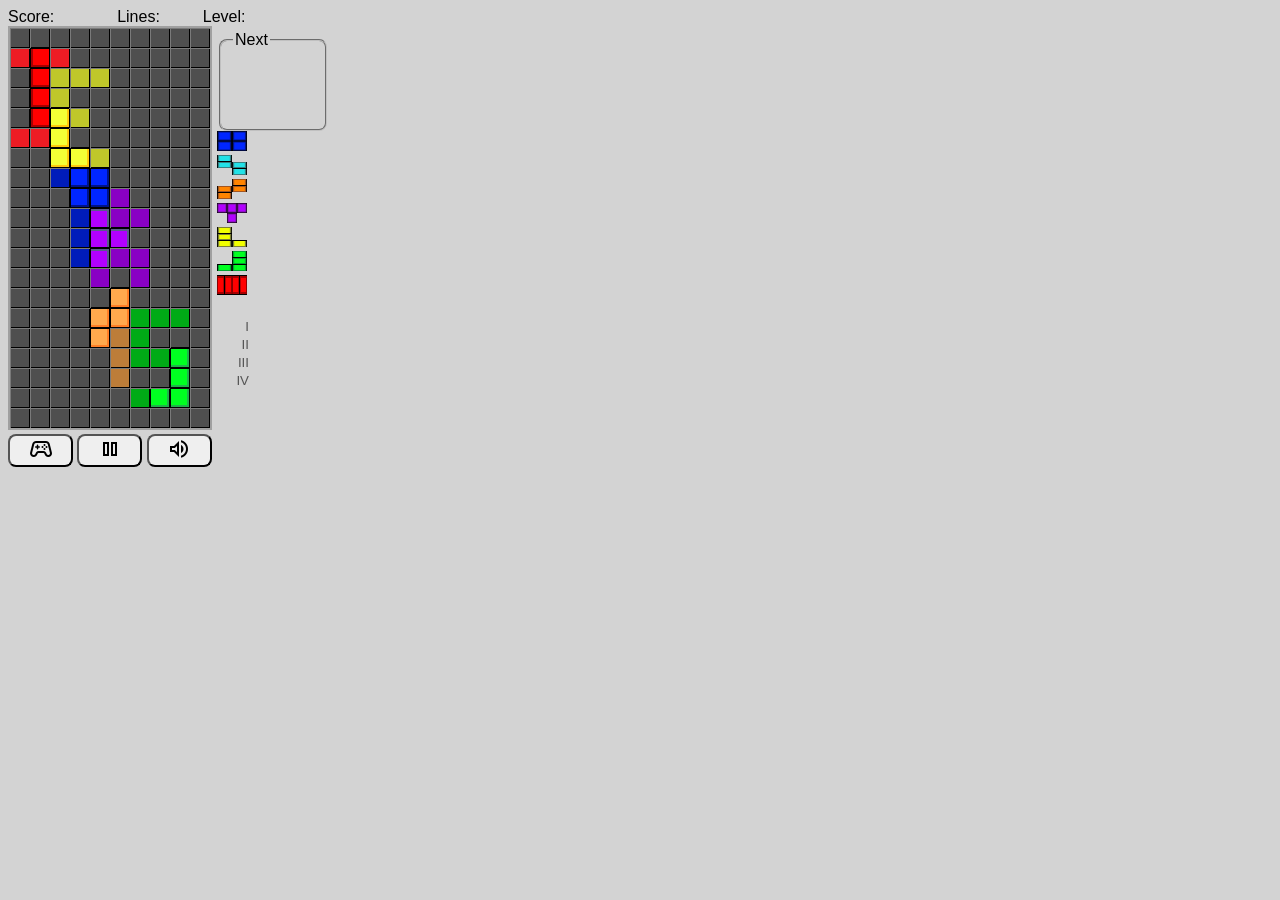
==== index.html @ 3828b842 "7seg font" ====
<!DOCTYPE html>
<html>

<head>
    <meta name="viewport" content="width=device-width, initial-scale=1.0">
    <link rel="stylesheet" href="https://fonts.googleapis.com/css2?family=Material+Symbols+Outlined:opsz,wght,FILL,GRAD@48,400,0,0" />
    <link href="https://fonts.cdnfonts.com/css/seven-segment" rel="stylesheet">

    <style>
        body {
            overscroll-behavior: contain;
        }
        input { 
            text-align: right;
            background-color: lightgray;
            font-family: 'Seven Segment', sans-serif;
        }
        button {
            color: black;
            border-radius: 8px;
            width: 65px;
        }
    </style>
</head>

<body id="body" style="background-color: lightgray;font-family: 'Seven Segment', sans-serif;">
    <audio autoplay loop>
        <source src="sounds/bgmusic.mp3" type="audio/mp3">
        Your browser does not support the audio element.
    </audio>
    <div style="width:100%;">
        <div>
            <span>Score: <input style="border:none;width:50px;" type="text" id="score" disabled="disabled"/></span>
            <span>Lines: <input style="border:none;width:30px;" type="text" id="lines" disabled="disabled"/></span>
            <span>Level: <input style="border:none;width:30px;" type="text" id="level" disabled="disabled"/></span>
        </div>
        <div style="float:left;">
            <canvas id="jetris" width="204" height="404"></canvas>
            <div>
                <button title="New Game" onclick="newGame(this)">
                    <span class="material-symbols-outlined">
                        stadia_controller
                    </span>
                </button>
                <button title="Play/Pause" onclick="pause(this)">
                    <span id="pause_icon" class="material-symbols-outlined">
                        pause
                    </span>
                </button>
                <button title="Mute" onclick="mute(this);">
                    <span id="mute_icon" class="material-symbols-outlined">
                    volume_up
                    </span>
                </button>
            </div>
        </div>
        <div style="float:inline-start;margin: 5px;">
            <fieldset style="width:80px;height:80px;border-radius: 8px;">
                <legend>Next</legend>
                <img id="next" />
            </fieldset>
            <div id="stats"></div>
        </div>
    </div>
    <script src="jetris.js"></script>
    <script>
        // interface specific JS code
        let statsHTML = "";
        for (let i = 0; i < piecesFiles.length; ++i) {
            statsHTML = statsHTML +
                `<div><img width="30" height="20" src="` + piecesImages[i].src +
                `"><input style="border:none;width:70px;" disabled=disabled type=text id="piece` + i + '"></div>';
        }
        statsHTML = statsHTML + `<div><input style="border:none;width:50px;" disabled=disabled type=text id="count"></div>`;

        const values = ['', 'I', 'II', 'III', 'IV'];
        for (let i = 1; i < 5; ++i) {
            statsHTML = statsHTML +
                `<div><input disabled=disabled value=${values[i]} style="width:30px;border:none;" size="1"/><input style="border:none;width:30px;" disabled=disabled type=text id="score` + i + '"></div>';
        }

        document.getElementById("stats").innerHTML = statsHTML;

        let game;
        let muted = false;

        function newGame(newGameButton) {
            if (window.confirm('New Game?')) {
                resetGame(); 
            }
            newGameButton.blur();
        }

        function pause(pauseButton) {
            if (game) {
                if (game.pause()) {
                    pauseButton.style = "border-style:inset;";
                    document.getElementById("pause_icon").innerHTML = "play_arrow";
                } else {
                    pauseButton.style = "";
                    document.getElementById("pause_icon").innerHTML = "pause";
                }
            }
            pauseButton.blur();
        }

        function mute(muteButton) {
            if ((game && game.mute()) || !muted) {
                muteButton.style = "border-style:inset;";
                document.getElementById("mute_icon").innerHTML = "volume_off";
            } else {
                muteButton.style = "";
                document.getElementById("mute_icon").innerHTML = "volume_up";
            }
            muted = !muted;
            muteButton.blur();
        }

        function resetGame() {
            if (game)
                game.stop();

            game = new JetrisGame(
                document.getElementById("jetris"),
                rect.width,
                piecesImages,
                bgImage,
                sounds,
                muted,
                25, 
                (game) => {
                    document.getElementById("score").value = game.score;
                    document.getElementById("lines").value = game.rowCount;
                    document.getElementById("level").value = game.level;
                    document.getElementById("next").src = piecesFiles[game.nextPieceIndex];
                    for (let i = 1; i < 5; ++i) {
                        document.getElementById("score" + i).value = game.comboRowCount[i];
                    }
                    const totalPieces = game.pieceCount.reduce((a, b) => a + b, 0);
                    document.getElementById("count").value = '#' + totalPieces;
                    if (totalPieces > 0) {
                        for (let i = 0; i < game.pieceCount.length; ++i) {
                            document.getElementById("piece" + i).value = (100 * (game.pieceCount[i] / totalPieces)).toFixed(2) + '%';
                        }
                    }
                }
            );

            game.playSound(JetrisGame.Sounds.START);
            game.run();
        }

        splash = new Image();
        splash.onload = () => {
            document.getElementById("jetris").getContext("2d").drawImage(splash, 0, 0);
        };
        splash.src = "data:image/png;base64, iVBORw0KGgoAAAANSUhEUgAAAMwAAAGUCAYAAAB5iM3cAAAABHNCSVQICAgIfAhkiAAAAAFzUkdCAK7OHOkAAAAEZ0FNQQAAsY8L/GEFAAAACXBIWXMAABJ0AAASdAHeZh94AAAIz0lEQVR4Xu3dMYtc1xnH4ZVTpkihT5AUalKlsTG4SBBJERCuQjDRt1DA+HYmsKRIvoELIZQEqbJEepeG9BKxEKlUmZDCuJfvPTtHKOuBzP+eM5sze58HjudqWV529+rn0RTvzo379++/PgMO8s7uETjAm2eYFy9elA8A33fr1q3y+F/BPHv2rHyw1ZMnT86maTJvJfPaHGPe3Em59k8yCAgGAoKBgGAgIBgICAYCgoGAYCAgGAgIBgKCgYBgICAYCAgGAoKBgGAgIBhILBuXy5mmadm87HbMazvmtZ3e82onR9vpPz8/3131Mf8Adldw9fbu9N978Lh8sNXNVy/L41/Lf8/OPto9rnVjPkswPb++ZZ4d93W2OG/upFx7DQMBwUBAMBAQDAQEAwHBQEAwEBAMBAQDAcFAQDAQEAwEBAMBwUBAMBC4kmD+1nhgFJ5hIFF3lafOO9C9T++vz7y2s7V5tRM7/XCAo79P/6L3Tv8v73x+8YFGv3j/+UnMs4O/zjHmzZ2Ua69hICAYCAgGAoKBgGAgIBgICAYCgoGAYCAgGAgIBgKCgYBgICAYCAgGAlcSzL49/eTAKDzDQKLuKk+dd6B7n95fn3ltZ2vzaid2+uEAdvo3tpNu3nrLvLmTcu01DAQEAwHBQEAwEBAMBAQDAcFAQDAQEAwEBAMBwUBAMBAQDAQEAwHBQOBKgtm3p58cGIVnGEjUXeWp8w5079P76zOv7WxtXu3kZHb6e5p/mLsrOMzJ7fQvvn397u5qnR/+45/l8cZ735Ro/I6AdbY4b+6kXHsNAwHBQEAwEBAMBAQDAcFAQDAQEAwEBAMBwUBAMBAQDAQEAwHBQEAwELiSYPbt6SenWvZZWg608gwDibqrPHXegR799P5+zWs7o8+rnRxtp7+3nr8jYP5h7q7gMHt3+u89eFw+2Ormq5flL2XPeYveO/123NfZ4ry5k3LtNQwEBAMBwUBAMBAQDAQEAwHBQEAwEBAMBAQDAcFAQDAQEAwEBAMBwUDgpIK5vKOfHmjlGQYSdVd5GnynuvcZ/fs1r+30nlc72eRO/zHMN2h3xXV09PfpX/4C9Zy36LnTv/C+/+tscd7cSbn2GgYCgoGAYCAgGAgIBgKCgYBgICAYCAgGAoKBgGAgIBgICAYCgoGAYCBwUsG8vZ+/5ly273OSw/Z4hoFE3VWeBt+pHv2M/vMzr+3UTk5mp783vyOAxMnt9C/zzh/8fPeRRq9+dfF4q3zr6/3njxeP//7k4rHjvGP8/MxbZ5k3d1KuvYaBgGAgIBgICAYCgoGAYCAgGAgIBgKCgYBgICAYCAgGAoKBgGAgIBgIbDuYZf+k5Vy273OSw/A8w0Ci7ipPG9vRHv1s7X6MPq92Yqd/UPMN310xgpPc6e85rxh8p/9H57+++HOjj88+GP5+jD5v7qRcew0DAcFAQDAQEAwEBAMBwUBAMBAQDAQEAwHBQEAwEBAMBAQDAcFAQDAQ2HYwb+/TrzmX7fuc5DA8zzCQqLvK08Z2tEc/W7sfo8+rnWx2p7+33r8jYL7huytGsPmd/mVe7/f9/93dP5XHVn95+Pvy9fXe6fc7AtZZ5s2dlGuvYSAgmI5++/Be02F8goGAYCAgGAgIBgKCgYBgICAYCAgGAoKBgGAgIBgICAYCgoGAYCAgGEjUXeXJzvdQx/1oO73n1U7s9Hfiff+vNzv987yRd/oXvX9HwNbub895cyfl2msYCHiG6WH3DPO0/HN3vUd3/1we6zNMz3mncD9GnucZBlYQDAQEAwHBQEAwEBAMBAQDAcFAQDAQEAwEBAMBwUBAMBAQDAQEA4llH2Y5k53va33c37ZTO7HT34n36b/e7PTP87xP/[base64]/q82omd/kF53/+x2OkffN7i9aM75XG15xf/E7zx6VfuR4Nl3txJufYaBgKCgYBgICAYCAgGAoKBgGAgIBgICAYCgoGAYCAgGAgIBgKCgYBgICCYkS37LC2H7gQDibqrPNn5bjq95/U+7kfbqZ3Y6e+k9w5+b/NfoN0Va9jp7zxv0XMHf9F7p//8Z5+VPzf7zdcnMc9OP/yfCQYCgoGAYCAgGAgIBgKCgYBgICAYCAgGAoKBgGAgIBgICAYCgoGAYHp6e59+zbls3+ckh+4EA4m6qzzZ+b7Wx/1tO7UTO/2deF/9681Of+d5i947+Ld/8EX5c6vbf/iyzBt5Z370eXMn5dprGAgIBgKCgYBgICAYCAgGAoKBgGAgIBgICAYCgoGAYCAgGAgIBgKCgYBgerq8U58ehicYSNRd5cnO91DH/Wg7vefVTuz0M4TRfyeCnf4TmDf6Tn/PecXrH188rvSTpz8tj//68O/d78fcSbn2GgYCgoGAYCAgGAgIBgKCgYBgICAYCAgGAoKBgGAgIBgICAYCgoGAYCAgGIax7LO0nKsgGEjUXeXJznfTMW+s0/vrq53Y6WcIdvo771RvcV7vnf6Rv9/CTj9cL4KBgGAgIBgICAYCgoGAYCAgGAgIBgKCgYBgICAYCAgGAoKBgGAgIBiGcXlHPz1XQTCQqLvKk530pmPeWKf311c7sdPPEOz0D75DvsV5I7+vfmGnH64XwUBAMBAQDAQEAwHBQEAwEBAMBAQDAcFAQDAQEAwEBAMBwUBAMBAQDKu9vU+/5ly273OScxUEA4m6qzzZSW86W5s3+un9/dZO7PTDAez0m7faFufNnZRrr2EgIBgICAYCgoGAYCAgGAgIBgKCgYBgICAYCAgGAoKBgGAgIBgICAYCgoGAYCBRd5UnO+5Nx7y2M/q82smbFWXgf/NPMjjY2dl3ZU/aYyGbejAAAAAASUVORK5CYII=";
    </script>
</body>

</html>
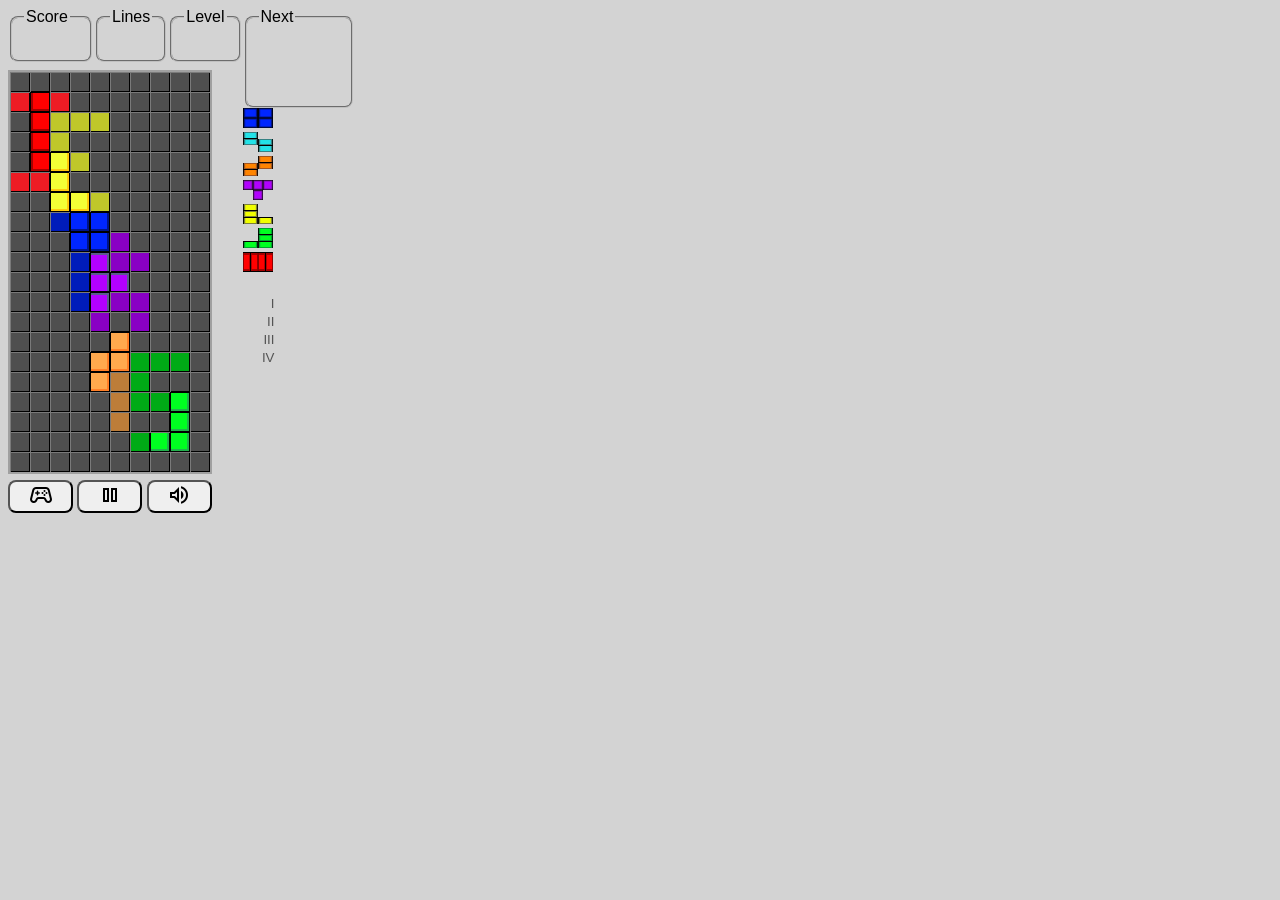
==== commit 153fbf00: "css layout changes" ====
--- a/index.html
+++ b/index.html
@@ -3,22 +3,29 @@
 
 <head>
     <meta name="viewport" content="width=device-width, initial-scale=1.0">
-    <link rel="stylesheet" href="https://fonts.googleapis.com/css2?family=Material+Symbols+Outlined:opsz,wght,FILL,GRAD@48,400,0,0" />
+    <link rel="stylesheet"
+        href="https://fonts.googleapis.com/css2?family=Material+Symbols+Outlined:opsz,wght,FILL,GRAD@48,400,0,0" />
     <link href="https://fonts.cdnfonts.com/css/seven-segment" rel="stylesheet">
 
     <style>
         body {
             overscroll-behavior: contain;
         }
-        input { 
+
+        input {
             text-align: right;
             background-color: lightgray;
             font-family: 'Seven Segment', sans-serif;
         }
+
         button {
             color: black;
             border-radius: 8px;
             width: 65px;
+        }
+
+        fieldset {
+            border-radius: 8px;
         }
     </style>
 </head>
@@ -29,36 +36,59 @@
         Your browser does not support the audio element.
     </audio>
     <div style="width:100%;">
-        <div>
-            <span>Score: <input style="border:none;width:50px;" type="text" id="score" disabled="disabled"/></span>
-            <span>Lines: <input style="border:none;width:30px;" type="text" id="lines" disabled="disabled"/></span>
-            <span>Level: <input style="border:none;width:30px;" type="text" id="level" disabled="disabled"/></span>
+        <div style="float: left;">
+            <span>
+                <fieldset style="width: 50px; float: left;">
+                    <legend>Score</legend><input style="border:none;width:50px;" type="text" id="score"
+                        disabled="disabled" />
+                </fieldset>
+            </span>
+            <span>
+                <fieldset style="width: 30px; float: left;">
+                    <legend>Lines</legend><input style="border:none;width:30px;" type="text" id="lines"
+                        disabled="disabled" />
+                </fieldset>
+            </span>
+            <span>
+                <fieldset style="width: 30px; float: left;">
+                    <legend>Level</legend><input style="border:none;width:30px;" type="text" id="level"
+                        disabled="disabled" />
+                </fieldset>
+            </span>
         </div>
-        <div style="float:left;">
-            <canvas id="jetris" width="204" height="404"></canvas>
-            <div>
+        <div style="position: absolute; top: 70px;">
+            <span><canvas id="jetris" width="204" height="404"></canvas></span>
+        </div>
+        <div style="position: absolute; top: 480px;">
+            <span>
                 <button title="New Game" onclick="newGame(this)">
                     <span class="material-symbols-outlined">
                         stadia_controller
                     </span>
                 </button>
+            </span>
+            <span>
                 <button title="Play/Pause" onclick="pause(this)">
                     <span id="pause_icon" class="material-symbols-outlined">
                         pause
                     </span>
                 </button>
+            </span>
+            <span>
                 <button title="Mute" onclick="mute(this);">
                     <span id="mute_icon" class="material-symbols-outlined">
-                    volume_up
+                        volume_up
                     </span>
                 </button>
+            </span>
+        </div>
+        <div style="float: left;">
+            <div>
+                <fieldset style="width: 80px; height: 80px;">
+                    <legend>Next</legend>
+                    <img id="next" />
+                </fieldset>
             </div>
-        </div>
-        <div style="float:inline-start;margin: 5px;">
-            <fieldset style="width:80px;height:80px;border-radius: 8px;">
-                <legend>Next</legend>
-                <img id="next" />
-            </fieldset>
             <div id="stats"></div>
         </div>
     </div>
@@ -86,7 +116,7 @@
 
         function newGame(newGameButton) {
             if (window.confirm('New Game?')) {
-                resetGame(); 
+                resetGame();
             }
             newGameButton.blur();
         }
@@ -127,7 +157,7 @@
                 bgImage,
                 sounds,
                 muted,
-                25, 
+                25,
                 (game) => {
                     document.getElementById("score").value = game.score;
                     document.getElementById("lines").value = game.rowCount;
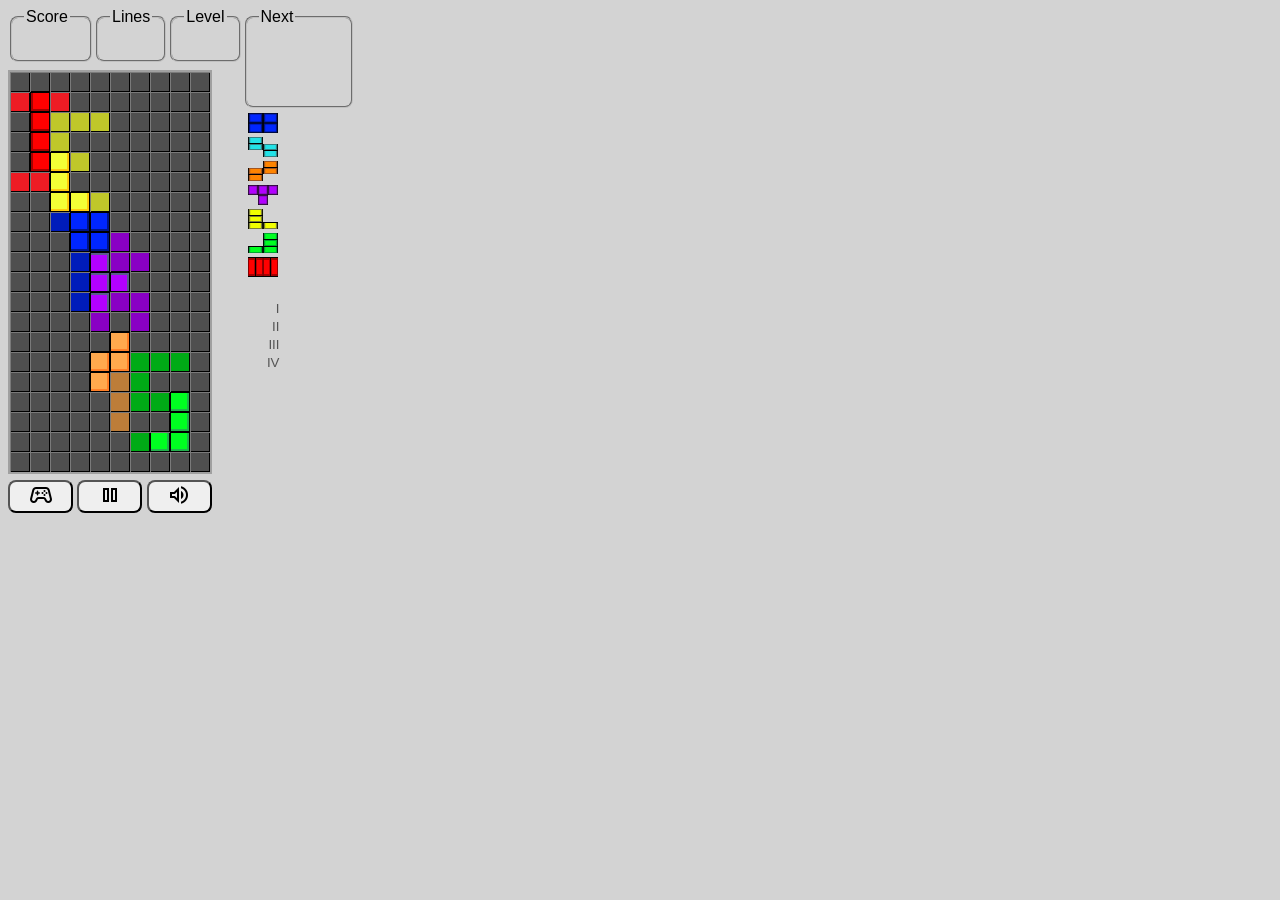
==== commit c16ed259: "css" ====
--- a/index.html
+++ b/index.html
@@ -89,7 +89,7 @@
                     <img id="next" />
                 </fieldset>
             </div>
-            <div id="stats"></div>
+            <div style="margin: 5px;" id="stats"></div>
         </div>
     </div>
     <script src="jetris.js"></script>
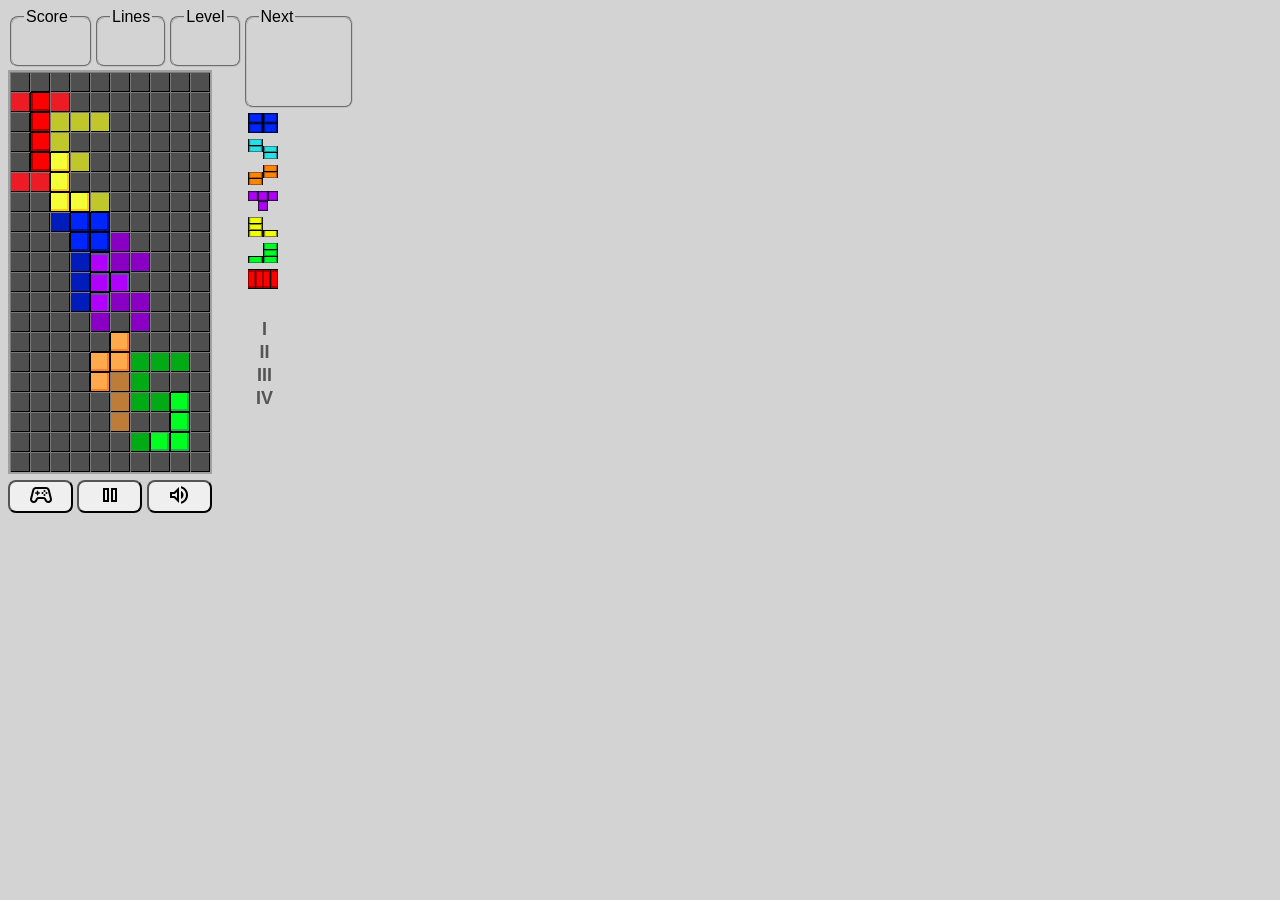
==== commit 88ca7165: "css" ====
--- a/index.html
+++ b/index.html
@@ -10,12 +10,16 @@
     <style>
         body {
             overscroll-behavior: contain;
+            font-family: 'Seven Segment', sans-serif;
+            background-color: lightgray;
         }
 
         input {
-            text-align: right;
+            text-align: center;
             background-color: lightgray;
             font-family: 'Seven Segment', sans-serif;
+            font-weight: bold;
+            font-size: large;
         }
 
         button {
@@ -30,7 +34,7 @@
     </style>
 </head>
 
-<body id="body" style="background-color: lightgray;font-family: 'Seven Segment', sans-serif;">
+<body id="body">
     <audio autoplay loop>
         <source src="sounds/bgmusic.mp3" type="audio/mp3">
         Your browser does not support the audio element.
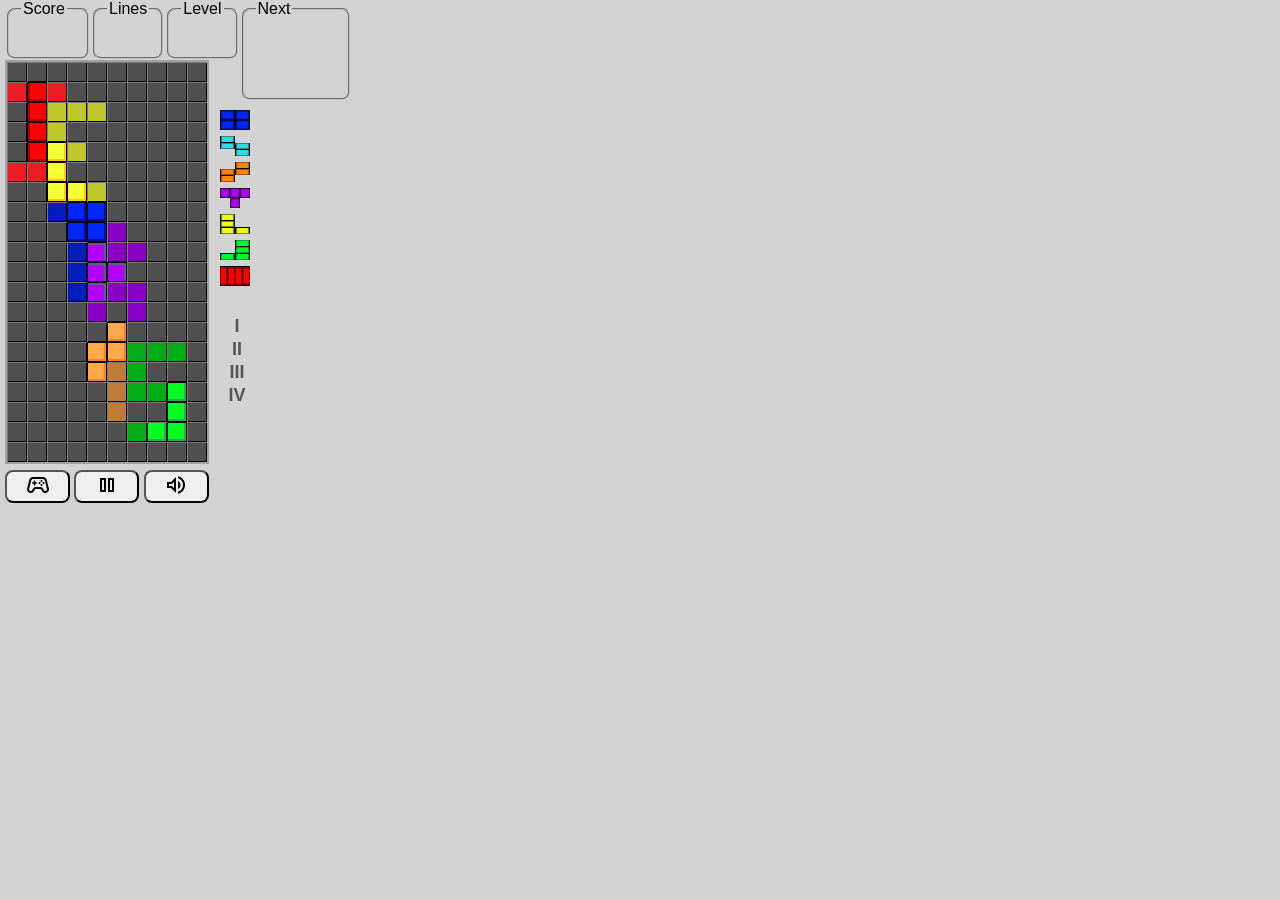
==== commit affd1727: "css" ====
--- a/index.html
+++ b/index.html
@@ -40,7 +40,7 @@
         Your browser does not support the audio element.
     </audio>
     <div style="width:100%;">
-        <div style="float: left;">
+        <div id="score" style="position: absolute; top:0; left:5px;">
             <span>
                 <fieldset style="width: 50px; float: left;">
                     <legend>Score</legend><input style="border:none;width:50px;" type="text" id="score"
@@ -59,11 +59,18 @@
                         disabled="disabled" />
                 </fieldset>
             </span>
+            <span>
+                <fieldset style="width: 80px; height: 80px; float: left;">
+                    <legend>Next</legend>
+                    <img id="next" />
+                </fieldset>
+            </span>
         </div>
-        <div style="position: absolute; top: 70px;">
-            <span><canvas id="jetris" width="204" height="404"></canvas></span>
+        <div style="position: absolute; top:60px; left:5px;">
+            <span style="float: left;"><canvas id="jetris" width="204" height="404"></canvas></span>
         </div>
-        <div style="position: absolute; top: 480px;">
+        <div id="stats" style="position: absolute; top:110px; left:220px;"></div>
+        <div style="position: absolute; top:470px; left:5px;">
             <span>
                 <button title="New Game" onclick="newGame(this)">
                     <span class="material-symbols-outlined">
@@ -86,110 +93,100 @@
                 </button>
             </span>
         </div>
-        <div style="float: left;">
-            <div>
-                <fieldset style="width: 80px; height: 80px;">
-                    <legend>Next</legend>
-                    <img id="next" />
-                </fieldset>
-            </div>
-            <div style="margin: 5px;" id="stats"></div>
-        </div>
-    </div>
-    <script src="jetris.js"></script>
-    <script>
-        // interface specific JS code
-        let statsHTML = "";
-        for (let i = 0; i < piecesFiles.length; ++i) {
-            statsHTML = statsHTML +
-                `<div><img width="30" height="20" src="` + piecesImages[i].src +
-                `"><input style="border:none;width:70px;" disabled=disabled type=text id="piece` + i + '"></div>';
-        }
-        statsHTML = statsHTML + `<div><input style="border:none;width:50px;" disabled=disabled type=text id="count"></div>`;
+        <script src="jetris.js"></script>
+        <script>
+            // interface specific JS code
+            let statsHTML = '';
+            for (let i = 0; i < piecesFiles.length; ++i) {
+                statsHTML = statsHTML +
+                    `<div><img width="30" height="20" src="` + piecesImages[i].src +
+                    `"><input style="border:none;width:70px;" disabled=disabled type=text id="piece` + i + '"></div>';
+            }
+            statsHTML = statsHTML + `<div><input style="border:none;width:50px;" disabled=disabled type=text id="count"></div>`;
 
-        const values = ['', 'I', 'II', 'III', 'IV'];
-        for (let i = 1; i < 5; ++i) {
-            statsHTML = statsHTML +
-                `<div><input disabled=disabled value=${values[i]} style="width:30px;border:none;" size="1"/><input style="border:none;width:30px;" disabled=disabled type=text id="score` + i + '"></div>';
-        }
+            const values = ['', 'I', 'II', 'III', 'IV'];
+            for (let i = 1; i < 5; ++i) {
+                statsHTML = statsHTML +
+                    `<div><input disabled=disabled value=${values[i]} style="width:30px;border:none;" size="1"/><input style="border:none;width:30px;" disabled=disabled type=text id="score` + i + '"></div>';
+            }
 
-        document.getElementById("stats").innerHTML = statsHTML;
+            document.getElementById("stats").innerHTML = statsHTML;
 
-        let game;
-        let muted = false;
+            let game;
+            let muted = false;
 
-        function newGame(newGameButton) {
-            if (window.confirm('New Game?')) {
-                resetGame();
+            function newGame(newGameButton) {
+                if (window.confirm('New Game?')) {
+                    resetGame();
+                }
+                newGameButton.blur();
             }
-            newGameButton.blur();
-        }
 
-        function pause(pauseButton) {
-            if (game) {
-                if (game.pause()) {
-                    pauseButton.style = "border-style:inset;";
-                    document.getElementById("pause_icon").innerHTML = "play_arrow";
+            function pause(pauseButton) {
+                if (game) {
+                    if (game.pause()) {
+                        pauseButton.style = "border-style:inset;";
+                        document.getElementById("pause_icon").innerHTML = "play_arrow";
+                    } else {
+                        pauseButton.style = "";
+                        document.getElementById("pause_icon").innerHTML = "pause";
+                    }
+                }
+                pauseButton.blur();
+            }
+
+            function mute(muteButton) {
+                if ((game && game.mute()) || !muted) {
+                    muteButton.style = "border-style:inset;";
+                    document.getElementById("mute_icon").innerHTML = "volume_off";
                 } else {
-                    pauseButton.style = "";
-                    document.getElementById("pause_icon").innerHTML = "pause";
+                    muteButton.style = "";
+                    document.getElementById("mute_icon").innerHTML = "volume_up";
                 }
+                muted = !muted;
+                muteButton.blur();
             }
-            pauseButton.blur();
-        }
 
-        function mute(muteButton) {
-            if ((game && game.mute()) || !muted) {
-                muteButton.style = "border-style:inset;";
-                document.getElementById("mute_icon").innerHTML = "volume_off";
-            } else {
-                muteButton.style = "";
-                document.getElementById("mute_icon").innerHTML = "volume_up";
-            }
-            muted = !muted;
-            muteButton.blur();
-        }
+            function resetGame() {
+                if (game)
+                    game.stop();
 
-        function resetGame() {
-            if (game)
-                game.stop();
-
-            game = new JetrisGame(
-                document.getElementById("jetris"),
-                rect.width,
-                piecesImages,
-                bgImage,
-                sounds,
-                muted,
-                25,
-                (game) => {
-                    document.getElementById("score").value = game.score;
-                    document.getElementById("lines").value = game.rowCount;
-                    document.getElementById("level").value = game.level;
-                    document.getElementById("next").src = piecesFiles[game.nextPieceIndex];
-                    for (let i = 1; i < 5; ++i) {
-                        document.getElementById("score" + i).value = game.comboRowCount[i];
-                    }
-                    const totalPieces = game.pieceCount.reduce((a, b) => a + b, 0);
-                    document.getElementById("count").value = '#' + totalPieces;
-                    if (totalPieces > 0) {
-                        for (let i = 0; i < game.pieceCount.length; ++i) {
-                            document.getElementById("piece" + i).value = (100 * (game.pieceCount[i] / totalPieces)).toFixed(2) + '%';
+                game = new JetrisGame(
+                    document.getElementById("jetris"),
+                    rect.width,
+                    piecesImages,
+                    bgImage,
+                    sounds,
+                    muted,
+                    25,
+                    (game) => {
+                        document.getElementById("score").value = game.score;
+                        document.getElementById("lines").value = game.rowCount;
+                        document.getElementById("level").value = game.level;
+                        document.getElementById("next").src = piecesFiles[game.nextPieceIndex];
+                        for (let i = 1; i < 5; ++i) {
+                            document.getElementById("score" + i).value = game.comboRowCount[i];
+                        }
+                        const totalPieces = game.pieceCount.reduce((a, b) => a + b, 0);
+                        document.getElementById("count").value = '#' + totalPieces;
+                        if (totalPieces > 0) {
+                            for (let i = 0; i < game.pieceCount.length; ++i) {
+                                document.getElementById("piece" + i).value = (100 * (game.pieceCount[i] / totalPieces)).toFixed(2) + '%';
+                            }
                         }
                     }
-                }
-            );
+                );
 
-            game.playSound(JetrisGame.Sounds.START);
-            game.run();
-        }
+                game.playSound(JetrisGame.Sounds.START);
+                game.run();
+            }
 
-        splash = new Image();
-        splash.onload = () => {
-            document.getElementById("jetris").getContext("2d").drawImage(splash, 0, 0);
-        };
-        splash.src = "data:image/png;base64, iVBORw0KGgoAAAANSUhEUgAAAMwAAAGUCAYAAAB5iM3cAAAABHNCSVQICAgIfAhkiAAAAAFzUkdCAK7OHOkAAAAEZ0FNQQAAsY8L/GEFAAAACXBIWXMAABJ0AAASdAHeZh94AAAIz0lEQVR4Xu3dMYtc1xnH4ZVTpkihT5AUalKlsTG4SBBJERCuQjDRt1DA+HYmsKRIvoELIZQEqbJEepeG9BKxEKlUmZDCuJfvPTtHKOuBzP+eM5sze58HjudqWV529+rn0RTvzo379++/PgMO8s7uETjAm2eYFy9elA8A33fr1q3y+F/BPHv2rHyw1ZMnT86maTJvJfPaHGPe3Em59k8yCAgGAoKBgGAgIBgICAYCgoGAYCAgGAgIBgKCgYBgICAYCAgGAoKBgGAgIBhILBuXy5mmadm87HbMazvmtZ3e82onR9vpPz8/3131Mf8Adldw9fbu9N978Lh8sNXNVy/L41/Lf8/OPto9rnVjPkswPb++ZZ4d93W2OG/upFx7DQMBwUBAMBAQDAQEAwHBQEAwEBAMBAQDAcFAQDAQEAwEBAMBwUBAMBC4kmD+1nhgFJ5hIFF3lafOO9C9T++vz7y2s7V5tRM7/XCAo79P/6L3Tv8v73x+8YFGv3j/+UnMs4O/zjHmzZ2Ua69hICAYCAgGAoKBgGAgIBgICAYCgoGAYCAgGAgIBgKCgYBgICAYCAgGAlcSzL49/eTAKDzDQKLuKk+dd6B7n95fn3ltZ2vzaid2+uEAdvo3tpNu3nrLvLmTcu01DAQEAwHBQEAwEBAMBAQDAcFAQDAQEAwEBAMBwUBAMBAQDAQEAwHBQOBKgtm3p58cGIVnGEjUXeWp8w5079P76zOv7WxtXu3kZHb6e5p/mLsrOMzJ7fQvvn397u5qnR/+45/l8cZ735Ro/I6AdbY4b+6kXHsNAwHBQEAwEBAMBAQDAcFAQDAQEAwEBAMBwUBAMBAQDAQEAwHBQEAwELiSYPbt6SenWvZZWg608gwDibqrPHXegR799P5+zWs7o8+rnRxtp7+3nr8jYP5h7q7gMHt3+u89eFw+2Ormq5flL2XPeYveO/123NfZ4ry5k3LtNQwEBAMBwUBAMBAQDAQEAwHBQEAwEBAMBAQDAcFAQDAQEAwEBAMBwUDgpIK5vKOfHmjlGQYSdVd5GnynuvcZ/fs1r+30nlc72eRO/zHMN2h3xXV09PfpX/4C9Zy36LnTv/C+/+tscd7cSbn2GgYCgoGAYCAgGAgIBgKCgYBgICAYCAgGAoKBgGAgIBgICAYCgoGAYCBwUsG8vZ+/5ly273OSw/Z4hoFE3VWeBt+pHv2M/vMzr+3UTk5mp783vyOAxMnt9C/zzh/8fPeRRq9+dfF4q3zr6/3njxeP//7k4rHjvGP8/MxbZ5k3d1KuvYaBgGAgIBgICAYCgoGAYCAgGAgIBgKCgYBgICAYCAgGAoKBgGAgIBgIbDuYZf+k5Vy273OSw/A8w0Ci7ipPG9vRHv1s7X6MPq92Yqd/UPMN310xgpPc6e85rxh8p/9H57+++HOjj88+GP5+jD5v7qRcew0DAcFAQDAQEAwEBAMBwUBAMBAQDAQEAwHBQEAwEBAMBAQDAcFAQDAQ2HYwb+/TrzmX7fuc5DA8zzCQqLvK08Z2tEc/W7sfo8+rnWx2p7+33r8jYL7huytGsPmd/mVe7/f9/93dP5XHVn95+Pvy9fXe6fc7AtZZ5s2dlGuvYSAgmI5++/Be02F8goGAYCAgGAgIBgKCgYBgICAYCAgGAoKBgGAgIBgICAYCgoGAYCAgGEjUXeXJzvdQx/1oO73n1U7s9Hfiff+vNzv987yRd/oXvX9HwNbub895cyfl2msYCHiG6WH3DPO0/HN3vUd3/1we6zNMz3mncD9GnucZBlYQDAQEAwHBQEAwEBAMBAQDAcFAQDAQEAwEBAMBwUBAMBAQDAQEA4llH2Y5k53va33c37ZTO7HT34n36b/e7PTP87xP/[base64]/q82omd/kF53/+x2OkffN7i9aM75XG15xf/E7zx6VfuR4Nl3txJufYaBgKCgYBgICAYCAgGAoKBgGAgIBgICAYCgoGAYCAgGAgIBgKCgYBgICCYkS37LC2H7gQDibqrPNn5bjq95/U+7kfbqZ3Y6e+k9w5+b/NfoN0Va9jp7zxv0XMHf9F7p//8Z5+VPzf7zdcnMc9OP/yfCQYCgoGAYCAgGAgIBgKCgYBgICAYCAgGAoKBgGAgIBgICAYCgoGAYHp6e59+zbls3+ckh+4EA4m6qzzZ+b7Wx/1tO7UTO/2deF/9681Of+d5i947+Ld/8EX5c6vbf/iyzBt5Z370eXMn5dprGAgIBgKCgYBgICAYCAgGAoKBgGAgIBgICAYCgoGAYCAgGAgIBgKCgYBgerq8U58ehicYSNRd5cnO91DH/Wg7vefVTuz0M4TRfyeCnf4TmDf6Tn/PecXrH188rvSTpz8tj//68O/d78fcSbn2GgYCgoGAYCAgGAgIBgKCgYBgICAYCAgGAoKBgGAgIBgICAYCgoGAYCAgGIax7LO0nKsgGEjUXeXJznfTMW+s0/vrq53Y6WcIdvo771RvcV7vnf6Rv9/CTj9cL4KBgGAgIBgICAYCgoGAYCAgGAgIBgKCgYBgICAYCAgGAoKBgGAgIBiGcXlHPz1XQTCQqLvKk530pmPeWKf311c7sdPPEOz0D75DvsV5I7+vfmGnH64XwUBAMBAQDAQEAwHBQEAwEBAMBAQDAcFAQDAQEAwEBAMBwUBAMBAQDKu9vU+/5ly273OScxUEA4m6qzzZSW86W5s3+un9/dZO7PTDAez0m7faFufNnZRrr2EgIBgICAYCgoGAYCAgGAgIBgKCgYBgICAYCAgGAoKBgGAgIBgICAYCgoGAYCBRd5UnO+5Nx7y2M/q82smbFWXgf/NPMjjY2dl3ZU/aYyGbejAAAAAASUVORK5CYII=";
-    </script>
+            splash = new Image();
+            splash.onload = () => {
+                document.getElementById("jetris").getContext("2d").drawImage(splash, 0, 0);
+            };
+            splash.src = "data:image/png;base64, iVBORw0KGgoAAAANSUhEUgAAAMwAAAGUCAYAAAB5iM3cAAAABHNCSVQICAgIfAhkiAAAAAFzUkdCAK7OHOkAAAAEZ0FNQQAAsY8L/GEFAAAACXBIWXMAABJ0AAASdAHeZh94AAAIz0lEQVR4Xu3dMYtc1xnH4ZVTpkihT5AUalKlsTG4SBBJERCuQjDRt1DA+HYmsKRIvoELIZQEqbJEepeG9BKxEKlUmZDCuJfvPTtHKOuBzP+eM5sze58HjudqWV529+rn0RTvzo379++/PgMO8s7uETjAm2eYFy9elA8A33fr1q3y+F/BPHv2rHyw1ZMnT86maTJvJfPaHGPe3Em59k8yCAgGAoKBgGAgIBgICAYCgoGAYCAgGAgIBgKCgYBgICAYCAgGAoKBgGAgIBhILBuXy5mmadm87HbMazvmtZ3e82onR9vpPz8/3131Mf8Adldw9fbu9N978Lh8sNXNVy/L41/Lf8/OPto9rnVjPkswPb++ZZ4d93W2OG/upFx7DQMBwUBAMBAQDAQEAwHBQEAwEBAMBAQDAcFAQDAQEAwEBAMBwUBAMBC4kmD+1nhgFJ5hIFF3lafOO9C9T++vz7y2s7V5tRM7/XCAo79P/6L3Tv8v73x+8YFGv3j/+UnMs4O/zjHmzZ2Ua69hICAYCAgGAoKBgGAgIBgICAYCgoGAYCAgGAgIBgKCgYBgICAYCAgGAlcSzL49/eTAKDzDQKLuKk+dd6B7n95fn3ltZ2vzaid2+uEAdvo3tpNu3nrLvLmTcu01DAQEAwHBQEAwEBAMBAQDAcFAQDAQEAwEBAMBwUBAMBAQDAQEAwHBQOBKgtm3p58cGIVnGEjUXeWp8w5079P76zOv7WxtXu3kZHb6e5p/mLsrOMzJ7fQvvn397u5qnR/+45/l8cZ735Ro/I6AdbY4b+6kXHsNAwHBQEAwEBAMBAQDAcFAQDAQEAwEBAMBwUBAMBAQDAQEAwHBQEAwELiSYPbt6SenWvZZWg608gwDibqrPHXegR799P5+zWs7o8+rnRxtp7+3nr8jYP5h7q7gMHt3+u89eFw+2Ormq5flL2XPeYveO/123NfZ4ry5k3LtNQwEBAMBwUBAMBAQDAQEAwHBQEAwEBAMBAQDAcFAQDAQEAwEBAMBwUDgpIK5vKOfHmjlGQYSdVd5GnynuvcZ/fs1r+30nlc72eRO/zHMN2h3xXV09PfpX/4C9Zy36LnTv/C+/+tscd7cSbn2GgYCgoGAYCAgGAgIBgKCgYBgICAYCAgGAoKBgGAgIBgICAYCgoGAYCBwUsG8vZ+/5ly273OSw/Z4hoFE3VWeBt+pHv2M/vMzr+3UTk5mp783vyOAxMnt9C/zzh/8fPeRRq9+dfF4q3zr6/3njxeP//7k4rHjvGP8/MxbZ5k3d1KuvYaBgGAgIBgICAYCgoGAYCAgGAgIBgKCgYBgICAYCAgGAoKBgGAgIBgIbDuYZf+k5Vy273OSw/A8w0Ci7ipPG9vRHv1s7X6MPq92Yqd/UPMN310xgpPc6e85rxh8p/9H57+++HOjj88+GP5+jD5v7qRcew0DAcFAQDAQEAwEBAMBwUBAMBAQDAQEAwHBQEAwEBAMBAQDAcFAQDAQ2HYwb+/TrzmX7fuc5DA8zzCQqLvK08Z2tEc/W7sfo8+rnWx2p7+33r8jYL7huytGsPmd/mVe7/f9/93dP5XHVn95+Pvy9fXe6fc7AtZZ5s2dlGuvYSAgmI5++/Be02F8goGAYCAgGAgIBgKCgYBgICAYCAgGAoKBgGAgIBgICAYCgoGAYCAgGEjUXeXJzvdQx/1oO73n1U7s9Hfiff+vNzv987yRd/oXvX9HwNbub895cyfl2msYCHiG6WH3DPO0/HN3vUd3/1we6zNMz3mncD9GnucZBlYQDAQEAwHBQEAwEBAMBAQDAcFAQDAQEAwEBAMBwUBAMBAQDAQEA4llH2Y5k53va33c37ZTO7HT34n36b/e7PTP87xP/[base64]/q82omd/kF53/+x2OkffN7i9aM75XG15xf/E7zx6VfuR4Nl3txJufYaBgKCgYBgICAYCAgGAoKBgGAgIBgICAYCgoGAYCAgGAgIBgKCgYBgICCYkS37LC2H7gQDibqrPNn5bjq95/U+7kfbqZ3Y6e+k9w5+b/NfoN0Va9jp7zxv0XMHf9F7p//8Z5+VPzf7zdcnMc9OP/yfCQYCgoGAYCAgGAgIBgKCgYBgICAYCAgGAoKBgGAgIBgICAYCgoGAYHp6e59+zbls3+ckh+4EA4m6qzzZ+b7Wx/1tO7UTO/2deF/9681Of+d5i947+Ld/8EX5c6vbf/iyzBt5Z370eXMn5dprGAgIBgKCgYBgICAYCAgGAoKBgGAgIBgICAYCgoGAYCAgGAgIBgKCgYBgerq8U58ehicYSNRd5cnO91DH/Wg7vefVTuz0M4TRfyeCnf4TmDf6Tn/PecXrH188rvSTpz8tj//68O/d78fcSbn2GgYCgoGAYCAgGAgIBgKCgYBgICAYCAgGAoKBgGAgIBgICAYCgoGAYCAgGIax7LO0nKsgGEjUXeXJznfTMW+s0/vrq53Y6WcIdvo771RvcV7vnf6Rv9/CTj9cL4KBgGAgIBgICAYCgoGAYCAgGAgIBgKCgYBgICAYCAgGAoKBgGAgIBiGcXlHPz1XQTCQqLvKk530pmPeWKf311c7sdPPEOz0D75DvsV5I7+vfmGnH64XwUBAMBAQDAQEAwHBQEAwEBAMBAQDAcFAQDAQEAwEBAMBwUBAMBAQDKu9vU+/5ly273OScxUEA4m6qzzZSW86W5s3+un9/dZO7PTDAez0m7faFufNnZRrr2EgIBgICAYCgoGAYCAgGAgIBgKCgYBgICAYCAgGAoKBgGAgIBgICAYCgoGAYCBRd5UnO+5Nx7y2M/q82smbFWXgf/NPMjjY2dl3ZU/aYyGbejAAAAAASUVORK5CYII=";
+        </script>
 </body>
 
-</html>
+</html>
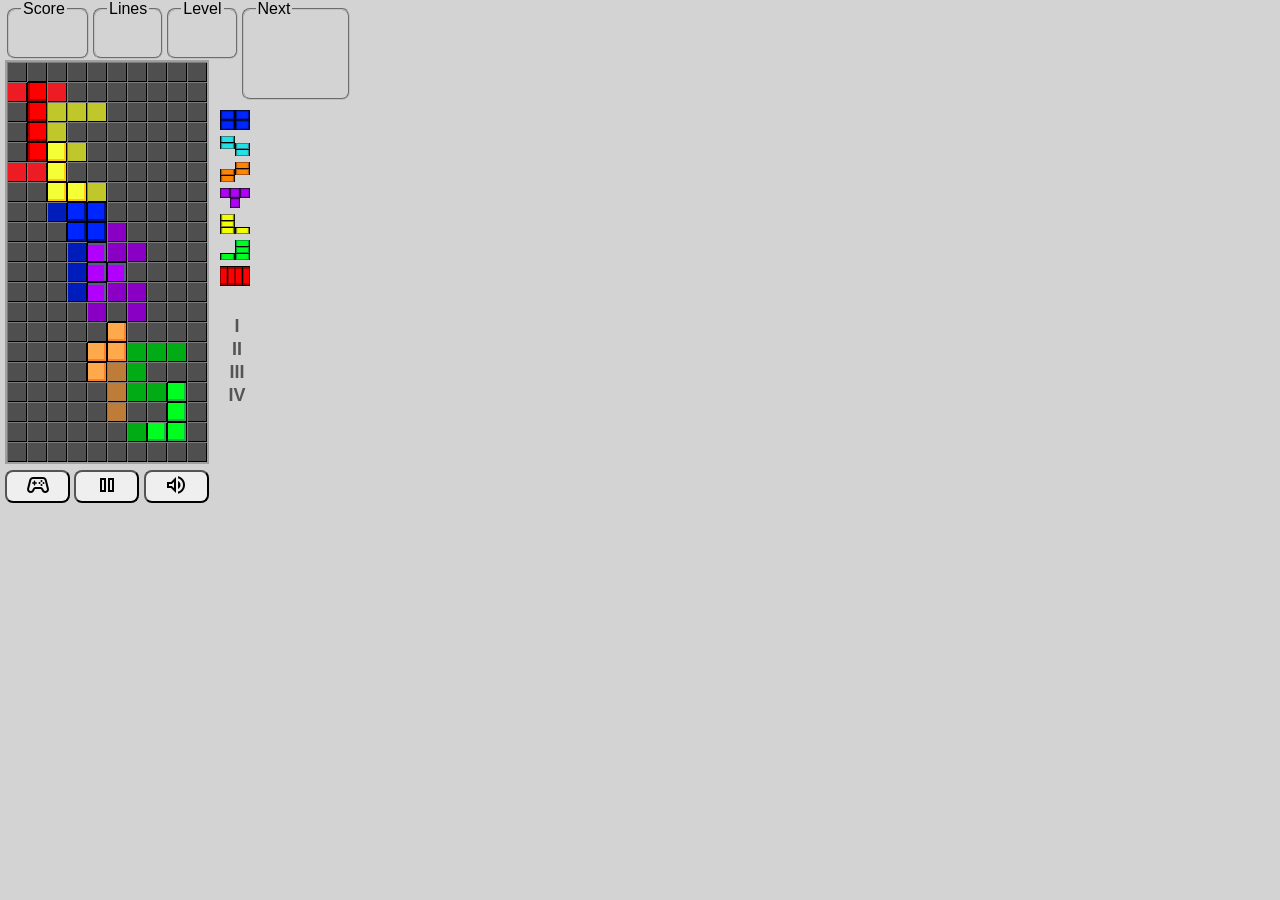
==== commit e5edce98: "refactor" ====
--- a/index.html
+++ b/index.html
@@ -34,13 +34,20 @@
     </style>
 </head>
 
+<script type="module">
+    import {newGame, pause, mute} from './game.js'
+    window.pause = pause;
+    window.newGame = newGame;
+    window.mute = mute;
+</script>
+
 <body id="body">
     <audio autoplay loop>
         <source src="sounds/bgmusic.mp3" type="audio/mp3">
         Your browser does not support the audio element.
     </audio>
     <div style="width:100%;">
-        <div id="score" style="position: absolute; top:0; left:5px;">
+        <div style="position: absolute; top:0; left:5px;">
             <span>
                 <fieldset style="width: 50px; float: left;">
                     <legend>Score</legend><input style="border:none;width:50px;" type="text" id="score"
@@ -93,100 +100,6 @@
                 </button>
             </span>
         </div>
-        <script src="jetris.js"></script>
-        <script>
-            // interface specific JS code
-            let statsHTML = '';
-            for (let i = 0; i < piecesFiles.length; ++i) {
-                statsHTML = statsHTML +
-                    `<div><img width="30" height="20" src="` + piecesImages[i].src +
-                    `"><input style="border:none;width:70px;" disabled=disabled type=text id="piece` + i + '"></div>';
-            }
-            statsHTML = statsHTML + `<div><input style="border:none;width:50px;" disabled=disabled type=text id="count"></div>`;
-
-            const values = ['', 'I', 'II', 'III', 'IV'];
-            for (let i = 1; i < 5; ++i) {
-                statsHTML = statsHTML +
-                    `<div><input disabled=disabled value=${values[i]} style="width:30px;border:none;" size="1"/><input style="border:none;width:30px;" disabled=disabled type=text id="score` + i + '"></div>';
-            }
-
-            document.getElementById("stats").innerHTML = statsHTML;
-
-            let game;
-            let muted = false;
-
-            function newGame(newGameButton) {
-                if (window.confirm('New Game?')) {
-                    resetGame();
-                }
-                newGameButton.blur();
-            }
-
-            function pause(pauseButton) {
-                if (game) {
-                    if (game.pause()) {
-                        pauseButton.style = "border-style:inset;";
-                        document.getElementById("pause_icon").innerHTML = "play_arrow";
-                    } else {
-                        pauseButton.style = "";
-                        document.getElementById("pause_icon").innerHTML = "pause";
-                    }
-                }
-                pauseButton.blur();
-            }
-
-            function mute(muteButton) {
-                if ((game && game.mute()) || !muted) {
-                    muteButton.style = "border-style:inset;";
-                    document.getElementById("mute_icon").innerHTML = "volume_off";
-                } else {
-                    muteButton.style = "";
-                    document.getElementById("mute_icon").innerHTML = "volume_up";
-                }
-                muted = !muted;
-                muteButton.blur();
-            }
-
-            function resetGame() {
-                if (game)
-                    game.stop();
-
-                game = new JetrisGame(
-                    document.getElementById("jetris"),
-                    rect.width,
-                    piecesImages,
-                    bgImage,
-                    sounds,
-                    muted,
-                    25,
-                    (game) => {
-                        document.getElementById("score").value = game.score;
-                        document.getElementById("lines").value = game.rowCount;
-                        document.getElementById("level").value = game.level;
-                        document.getElementById("next").src = piecesFiles[game.nextPieceIndex];
-                        for (let i = 1; i < 5; ++i) {
-                            document.getElementById("score" + i).value = game.comboRowCount[i];
-                        }
-                        const totalPieces = game.pieceCount.reduce((a, b) => a + b, 0);
-                        document.getElementById("count").value = '#' + totalPieces;
-                        if (totalPieces > 0) {
-                            for (let i = 0; i < game.pieceCount.length; ++i) {
-                                document.getElementById("piece" + i).value = (100 * (game.pieceCount[i] / totalPieces)).toFixed(2) + '%';
-                            }
-                        }
-                    }
-                );
-
-                game.playSound(JetrisGame.Sounds.START);
-                game.run();
-            }
-
-            splash = new Image();
-            splash.onload = () => {
-                document.getElementById("jetris").getContext("2d").drawImage(splash, 0, 0);
-            };
-            splash.src = "data:image/png;base64, iVBORw0KGgoAAAANSUhEUgAAAMwAAAGUCAYAAAB5iM3cAAAABHNCSVQICAgIfAhkiAAAAAFzUkdCAK7OHOkAAAAEZ0FNQQAAsY8L/GEFAAAACXBIWXMAABJ0AAASdAHeZh94AAAIz0lEQVR4Xu3dMYtc1xnH4ZVTpkihT5AUalKlsTG4SBBJERCuQjDRt1DA+HYmsKRIvoELIZQEqbJEepeG9BKxEKlUmZDCuJfvPTtHKOuBzP+eM5sze58HjudqWV529+rn0RTvzo379++/PgMO8s7uETjAm2eYFy9elA8A33fr1q3y+F/BPHv2rHyw1ZMnT86maTJvJfPaHGPe3Em59k8yCAgGAoKBgGAgIBgICAYCgoGAYCAgGAgIBgKCgYBgICAYCAgGAoKBgGAgIBhILBuXy5mmadm87HbMazvmtZ3e82onR9vpPz8/3131Mf8Adldw9fbu9N978Lh8sNXNVy/L41/Lf8/OPto9rnVjPkswPb++ZZ4d93W2OG/upFx7DQMBwUBAMBAQDAQEAwHBQEAwEBAMBAQDAcFAQDAQEAwEBAMBwUBAMBC4kmD+1nhgFJ5hIFF3lafOO9C9T++vz7y2s7V5tRM7/XCAo79P/6L3Tv8v73x+8YFGv3j/+UnMs4O/zjHmzZ2Ua69hICAYCAgGAoKBgGAgIBgICAYCgoGAYCAgGAgIBgKCgYBgICAYCAgGAlcSzL49/eTAKDzDQKLuKk+dd6B7n95fn3ltZ2vzaid2+uEAdvo3tpNu3nrLvLmTcu01DAQEAwHBQEAwEBAMBAQDAcFAQDAQEAwEBAMBwUBAMBAQDAQEAwHBQOBKgtm3p58cGIVnGEjUXeWp8w5079P76zOv7WxtXu3kZHb6e5p/mLsrOMzJ7fQvvn397u5qnR/+45/l8cZ735Ro/I6AdbY4b+6kXHsNAwHBQEAwEBAMBAQDAcFAQDAQEAwEBAMBwUBAMBAQDAQEAwHBQEAwELiSYPbt6SenWvZZWg608gwDibqrPHXegR799P5+zWs7o8+rnRxtp7+3nr8jYP5h7q7gMHt3+u89eFw+2Ormq5flL2XPeYveO/123NfZ4ry5k3LtNQwEBAMBwUBAMBAQDAQEAwHBQEAwEBAMBAQDAcFAQDAQEAwEBAMBwUDgpIK5vKOfHmjlGQYSdVd5GnynuvcZ/fs1r+30nlc72eRO/zHMN2h3xXV09PfpX/4C9Zy36LnTv/C+/+tscd7cSbn2GgYCgoGAYCAgGAgIBgKCgYBgICAYCAgGAoKBgGAgIBgICAYCgoGAYCBwUsG8vZ+/5ly273OSw/Z4hoFE3VWeBt+pHv2M/vMzr+3UTk5mp783vyOAxMnt9C/zzh/8fPeRRq9+dfF4q3zr6/3njxeP//7k4rHjvGP8/MxbZ5k3d1KuvYaBgGAgIBgICAYCgoGAYCAgGAgIBgKCgYBgICAYCAgGAoKBgGAgIBgIbDuYZf+k5Vy273OSw/A8w0Ci7ipPG9vRHv1s7X6MPq92Yqd/UPMN310xgpPc6e85rxh8p/9H57+++HOjj88+GP5+jD5v7qRcew0DAcFAQDAQEAwEBAMBwUBAMBAQDAQEAwHBQEAwEBAMBAQDAcFAQDAQ2HYwb+/TrzmX7fuc5DA8zzCQqLvK08Z2tEc/W7sfo8+rnWx2p7+33r8jYL7huytGsPmd/mVe7/f9/93dP5XHVn95+Pvy9fXe6fc7AtZZ5s2dlGuvYSAgmI5++/Be02F8goGAYCAgGAgIBgKCgYBgICAYCAgGAoKBgGAgIBgICAYCgoGAYCAgGEjUXeXJzvdQx/1oO73n1U7s9Hfiff+vNzv987yRd/oXvX9HwNbub895cyfl2msYCHiG6WH3DPO0/HN3vUd3/1we6zNMz3mncD9GnucZBlYQDAQEAwHBQEAwEBAMBAQDAcFAQDAQEAwEBAMBwUBAMBAQDAQEA4llH2Y5k53va33c37ZTO7HT34n36b/e7PTP87xP/[base64]/q82omd/kF53/+x2OkffN7i9aM75XG15xf/E7zx6VfuR4Nl3txJufYaBgKCgYBgICAYCAgGAoKBgGAgIBgICAYCgoGAYCAgGAgIBgKCgYBgICCYkS37LC2H7gQDibqrPNn5bjq95/U+7kfbqZ3Y6e+k9w5+b/NfoN0Va9jp7zxv0XMHf9F7p//8Z5+VPzf7zdcnMc9OP/yfCQYCgoGAYCAgGAgIBgKCgYBgICAYCAgGAoKBgGAgIBgICAYCgoGAYHp6e59+zbls3+ckh+4EA4m6qzzZ+b7Wx/1tO7UTO/2deF/9681Of+d5i947+Ld/8EX5c6vbf/iyzBt5Z370eXMn5dprGAgIBgKCgYBgICAYCAgGAoKBgGAgIBgICAYCgoGAYCAgGAgIBgKCgYBgerq8U58ehicYSNRd5cnO91DH/Wg7vefVTuz0M4TRfyeCnf4TmDf6Tn/PecXrH188rvSTpz8tj//68O/d78fcSbn2GgYCgoGAYCAgGAgIBgKCgYBgICAYCAgGAoKBgGAgIBgICAYCgoGAYCAgGIax7LO0nKsgGEjUXeXJznfTMW+s0/vrq53Y6WcIdvo771RvcV7vnf6Rv9/CTj9cL4KBgGAgIBgICAYCgoGAYCAgGAgIBgKCgYBgICAYCAgGAoKBgGAgIBiGcXlHPz1XQTCQqLvKk530pmPeWKf311c7sdPPEOz0D75DvsV5I7+vfmGnH64XwUBAMBAQDAQEAwHBQEAwEBAMBAQDAcFAQDAQEAwEBAMBwUBAMBAQDKu9vU+/5ly273OScxUEA4m6qzzZSW86W5s3+un9/dZO7PTDAez0m7faFufNnZRrr2EgIBgICAYCgoGAYCAgGAgIBgKCgYBgICAYCAgGAoKBgGAgIBgICAYCgoGAYCBRd5UnO+5Nx7y2M/q82smbFWXgf/NPMjjY2dl3ZU/aYyGbejAAAAAASUVORK5CYII=";
-        </script>
 </body>
 
 </html>
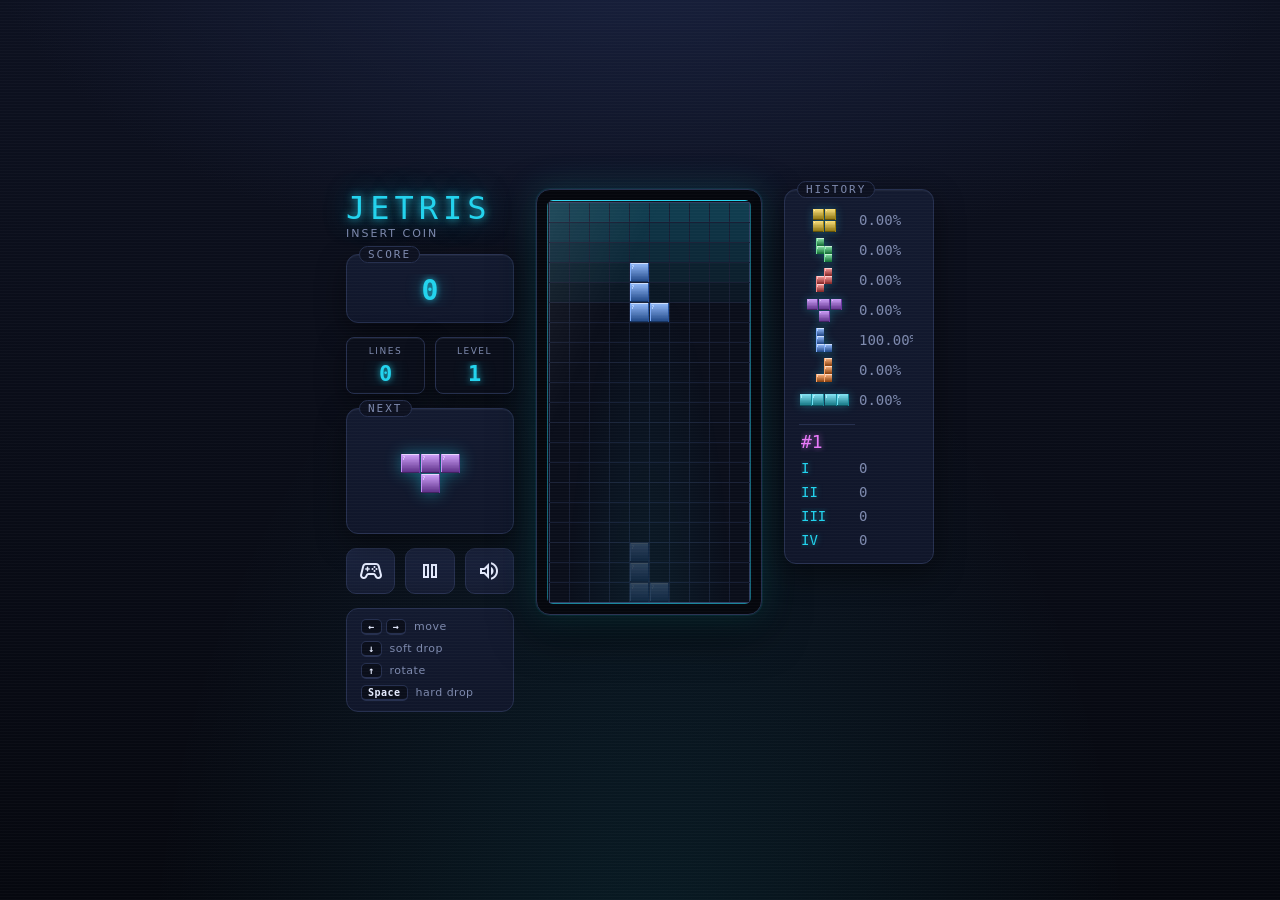
==== commit 2d45ff58: "qwen3.8 flash revamp" ====
--- a/index.html
+++ b/index.html
@@ -1,37 +1,14 @@
 <!DOCTYPE html>
-<html>
+<html lang="en">
 
 <head>
+    <meta charset="utf-8">
     <meta name="viewport" content="width=device-width, initial-scale=1.0">
+    <title>JETRIS</title>
     <link rel="stylesheet"
         href="https://fonts.googleapis.com/css2?family=Material+Symbols+Outlined:opsz,wght,FILL,GRAD@48,400,0,0" />
     <link href="https://fonts.cdnfonts.com/css/seven-segment" rel="stylesheet">
-
-    <style>
-        body {
-            overscroll-behavior: contain;
-            font-family: 'Seven Segment', sans-serif;
-            background-color: lightgray;
-        }
-
-        input {
-            text-align: center;
-            background-color: lightgray;
-            font-family: 'Seven Segment', sans-serif;
-            font-weight: bold;
-            font-size: large;
-        }
-
-        button {
-            color: black;
-            border-radius: 8px;
-            width: 65px;
-        }
-
-        fieldset {
-            border-radius: 8px;
-        }
-    </style>
+    <link rel="stylesheet" href="styles.css">
 </head>
 
 <script type="module">
@@ -46,60 +23,74 @@
         <source src="sounds/bgmusic.mp3" type="audio/mp3">
         Your browser does not support the audio element.
     </audio>
-    <div style="width:100%;">
-        <div style="position: absolute; top:0; left:5px;">
-            <span>
-                <fieldset style="width: 50px; float: left;">
-                    <legend>Score</legend><input style="border:none;width:50px;" type="text" id="score"
-                        disabled="disabled" />
-                </fieldset>
-            </span>
-            <span>
-                <fieldset style="width: 30px; float: left;">
-                    <legend>Lines</legend><input style="border:none;width:30px;" type="text" id="lines"
-                        disabled="disabled" />
-                </fieldset>
-            </span>
-            <span>
-                <fieldset style="width: 30px; float: left;">
-                    <legend>Level</legend><input style="border:none;width:30px;" type="text" id="level"
-                        disabled="disabled" />
-                </fieldset>
-            </span>
-            <span>
-                <fieldset style="width: 80px; height: 80px; float: left;">
-                    <legend>Next</legend>
-                    <img id="next" />
-                </fieldset>
-            </span>
-        </div>
-        <div style="position: absolute; top:60px; left:5px;">
-            <span style="float: left;"><canvas id="jetris" width="204" height="404"></canvas></span>
-        </div>
-        <div id="stats" style="position: absolute; top:110px; left:220px;"></div>
-        <div style="position: absolute; top:470px; left:5px;">
-            <span>
-                <button title="New Game" onclick="newGame(this)">
-                    <span class="material-symbols-outlined">
-                        stadia_controller
-                    </span>
+    <main class="cabinet">
+
+        <!-- left column: title, stats, controls -->
+        <aside class="col-side">
+            <header class="header">
+                <div>
+                    <h1 class="title">JETRIS</h1>
+                    <p class="subtitle">insert coin</p>
+                </div>
+            </header>
+
+            <section class="panel panel-score">
+                <span class="panel-title">Score</span>
+                <input class="readout" type="text" id="score" disabled="disabled" />
+            </section>
+
+            <section class="stat-group">
+                <section class="panel stat">
+                    <span class="stat-label">Lines</span>
+                    <input class="readout" type="text" id="lines" disabled="disabled" />
+                </section>
+                <section class="panel stat">
+                    <span class="stat-label">Level</span>
+                    <input class="readout" type="text" id="level" disabled="disabled" />
+                </section>
+            </section>
+
+            <section class="panel panel-next">
+                <span class="panel-title">Next</span>
+                <div class="next-wrap"><img id="next" /></div>
+            </section>
+
+            <nav class="controls">
+                <button class="btn" title="New Game" onclick="newGame(this)">
+                    <span class="material-symbols-outlined">stadia_controller</span>
                 </button>
-            </span>
-            <span>
-                <button title="Play/Pause" onclick="pause(this)">
-                    <span id="pause_icon" class="material-symbols-outlined">
-                        pause
-                    </span>
+                <button class="btn" title="Play/Pause" onclick="pause(this)">
+                    <span id="pause_icon" class="material-symbols-outlined">pause</span>
                 </button>
-            </span>
-            <span>
-                <button title="Mute" onclick="mute(this);">
-                    <span id="mute_icon" class="material-symbols-outlined">
-                        volume_up
-                    </span>
+                <button class="btn" title="Mute" onclick="mute(this);">
+                    <span id="mute_icon" class="material-symbols-outlined">volume_up</span>
                 </button>
-            </span>
-        </div>
+            </nav>
+
+            <div class="keys">
+                <span><b class="k">&#8592;</b><b class="k">&#8594;</b> move</span>
+                <span><b class="k">&#8595;</b> soft drop</span>
+                <span><b class="k">&#8593;</b> rotate</span>
+                <span><b class="k">Space</b> hard drop</span>
+            </div>
+        </aside>
+
+        <!-- center: the game screen -->
+        <section class="col-main">
+            <div class="screen">
+                <canvas id="jetris" width="204" height="404"></canvas>
+            </div>
+        </section>
+
+        <!-- right: piece history stats -->
+        <aside class="col-stats">
+            <div class="panel panel-stats">
+                <span class="panel-title">History</span>
+                <div id="stats" class="stats"></div>
+            </div>
+        </aside>
+
+    </main>
 </body>
 
 </html>
--- a/styles.css
+++ b/styles.css
@@ -0,0 +1,426 @@
+/* ===== JETRIS — dark arcade theme ===== */
+
+:root {
+    --bg-0: #06080f;
+    --bg-1: #0d1120;
+    --panel: #10162a;
+    --panel-border: #26304f;
+    --ink: #e6ecff;
+    --dim: #7d89ad;
+    --neon: #22d3ee;
+    --magenta: #e879f9;
+}
+
+* {
+    box-sizing: border-box;
+}
+
+html,
+body {
+    height: 100%;
+}
+
+body {
+    margin: 0;
+    min-height: 100%;
+    display: flex;
+    align-items: center;
+    justify-content: center;
+    padding: 24px 12px;
+    overscroll-behavior: contain;
+    font-family: 'Seven Segment', monospace;
+    color: var(--ink);
+    background:
+        radial-gradient(1100px 600px at 50% -10%, #1a2342 0%, transparent 60%),
+        radial-gradient(ellipse at 50% 115%, rgba(34, 211, 238, .10), transparent 55%),
+        linear-gradient(180deg, var(--bg-1), var(--bg-0));
+    background-attachment: fixed;
+}
+
+/* faint scanlines over the whole CRT */
+body::after {
+    content: "";
+    position: fixed;
+    inset: 0;
+    pointer-events: none;
+    background: repeating-linear-gradient(0deg,
+            rgba(255, 255, 255, .025) 0 1px,
+            transparent 1px 3px);
+}
+
+/* ---------- layout ---------- */
+
+.cabinet {
+    display: flex;
+    gap: 22px;
+    align-items: flex-start;
+}
+
+.col-side {
+    display: flex;
+    flex-direction: column;
+    gap: 14px;
+    width: 168px;
+}
+
+.col-main {
+    display: flex;
+    flex-direction: column;
+    gap: 14px;
+}
+
+/* ---------- header ---------- */
+
+.header {
+    display: flex;
+    align-items: baseline;
+    justify-content: space-between;
+    gap: 16px;
+}
+
+.title {
+    margin: 0;
+    font-size: 32px;
+    font-weight: 400;
+    letter-spacing: 5px;
+    white-space: nowrap;
+    color: var(--neon);
+    text-shadow:
+        0 0 8px rgba(34, 211, 238, .9),
+        0 0 26px rgba(34, 211, 238, .5),
+        0 0 60px rgba(34, 211, 238, .3);
+}
+
+.subtitle {
+    margin: 0;
+    font-family: system-ui, sans-serif;
+    font-size: 11px;
+    letter-spacing: 2px;
+    text-transform: uppercase;
+    color: var(--dim);
+}
+
+/* ---------- panels ---------- */
+
+.panel,
+.panel-stats {
+    position: relative;
+    padding: 18px 14px 14px;
+    background: linear-gradient(180deg, #131a30, var(--panel));
+    border: 1px solid var(--panel-border);
+    border-radius: 12px;
+    box-shadow:
+        0 10px 30px rgba(0, 0, 0, .45),
+        inset 0 1px 0 rgba(255, 255, 255, .05);
+}
+
+.panel-title {
+    position: absolute;
+    top: -9px;
+    left: 12px;
+    padding: 1px 8px;
+    background: var(--bg-1);
+    border: 1px solid var(--panel-border);
+    border-radius: 999px;
+    font-size: 11px;
+    letter-spacing: 2px;
+    text-transform: uppercase;
+    color: var(--dim);
+}
+
+/* ---------- stat readouts ---------- */
+
+.stat-group {
+    display: flex;
+    align-items: flex-end;
+    gap: 10px;
+}
+
+.stat {
+    flex: 1;
+    display: flex;
+    flex-direction: column;
+    align-items: center;
+    gap: 4px;
+    padding: 8px 4px 6px;
+    background: #0a0e1a;
+    border: 1px solid var(--panel-border);
+    border-radius: 8px;
+}
+
+.stat-label {
+    font-family: system-ui, sans-serif;
+    font-size: 9px;
+    letter-spacing: 1.5px;
+    text-transform: uppercase;
+    color: var(--dim);
+}
+
+.stat-value,
+input.readout {
+    min-width: 0;
+    text-align: center;
+    background: transparent;
+    border: none;
+    outline: none;
+    font-family: 'Seven Segment', monospace;
+    font-weight: bold;
+    font-size: 22px;
+    color: var(--neon);
+    text-shadow: 0 0 6px rgba(34, 211, 238, .75), 0 0 18px rgba(34, 211, 238, .35);
+    -webkit-text-fill-color: var(--neon);
+    -webkit-opacity: 1;
+}
+
+input.readout:disabled {
+    color: var(--neon);
+    -webkit-text-fill-color: var(--neon);
+    opacity: 1;
+}
+
+.stat--sm input.readout {
+    font-size: 18px;
+}
+
+.stat input.readout {
+    width: 100%;
+}
+
+.panel-score input.readout {
+    width: 100%;
+    font-size: 28px;
+}
+
+/* ---------- next piece ---------- */
+
+.next-wrap {
+    display: flex;
+    justify-content: center;
+    align-items: center;
+    min-height: 92px;
+}
+
+#next {
+    max-width: 100%;
+    image-rendering: pixelated;
+    filter: drop-shadow(0 0 8px rgba(34, 211, 238, .45));
+}
+
+/* ---------- controls ---------- */
+
+.controls {
+    display: flex;
+    gap: 10px;
+    flex-wrap: wrap;
+}
+
+.btn {
+    display: grid;
+    place-items: center;
+    flex: 1;
+    min-width: 0;
+    height: 46px;
+    color: var(--ink);
+    background: linear-gradient(180deg, #1b2440, #141b31);
+    border: 1px solid var(--panel-border);
+    border-radius: 10px;
+    cursor: pointer;
+    transition: transform .12s ease, border-color .12s ease, box-shadow .12s ease, color .12s ease;
+}
+
+.btn:hover {
+    transform: translateY(-1px);
+    border-color: var(--neon);
+    color: var(--neon);
+    box-shadow: 0 0 14px rgba(34, 211, 238, .35), 0 6px 16px rgba(0, 0, 0, .4);
+}
+
+.btn:active,
+.btn.active {
+    transform: translateY(0);
+    border-style: inset;
+    border-color: var(--magenta);
+    color: var(--magenta);
+    box-shadow: 0 0 14px rgba(232, 121, 249, .35) inset;
+}
+
+/* ---------- game screen ---------- */
+
+.screen {
+    position: relative;
+    width: fit-content;
+    padding: 10px;
+    background: #05070d;
+    border: 1px solid var(--panel-border);
+    border-radius: 14px;
+    box-shadow:
+        0 0 0 1px rgba(34, 211, 238, .08),
+        0 0 34px rgba(34, 211, 238, .18),
+        0 16px 44px rgba(0, 0, 0, .6);
+}
+
+#jetris {
+    display: block;
+    border-radius: 6px;
+    image-rendering: pixelated;
+}
+
+/* glass reflection over the CRT */
+.screen::after {
+    content: "";
+    position: absolute;
+    inset: 10px;
+    border-radius: 6px;
+    pointer-events: none;
+    background:
+        linear-gradient(115deg, rgba(255, 255, 255, .07) 0%, transparent 30%),
+        radial-gradient(ellipse at 50% 120%, rgba(34, 211, 238, .08), transparent 60%);
+}
+
+/* ---------- stats / piece history ---------- */
+
+.col-stats {
+    width: 150px;
+}
+
+.stats {
+    display: flex;
+    flex-direction: column;
+    gap: 6px;
+    font-family: system-ui, sans-serif;
+}
+
+/* one row per stat row so thumbs share a fixed-width column */
+.stats div {
+    display: flex;
+    align-items: center;
+}
+
+.stats img {
+    image-rendering: pixelated;
+    flex: 0 0 50px;
+    height: 24px;
+    width: 50px;
+    object-fit: contain;
+    margin-right: 8px;
+    filter: drop-shadow(0 0 4px rgba(34, 211, 238, .3));
+}
+
+.stats input {
+    background: transparent;
+    border: none;
+    outline: none;
+    font-family: 'Seven Segment', monospace;
+    font-size: 14px;
+    color: var(--dim);
+    -webkit-text-fill-color: var(--dim);
+    opacity: 1;
+}
+
+.stats input:disabled {
+    color: var(--dim);
+    -webkit-text-fill-color: var(--dim);
+    opacity: 1;
+}
+
+/* piece-share percentage readouts */
+.stats input[id^="piece"] {
+    width: 58px;
+}
+
+/* I / II / III / IV combo labels (kept inline with their counters) */
+.stats div>input:first-child {
+    flex: 0 0 50px;
+    width: 50px;
+    margin-right: 8px;
+    text-align: left;
+    color: var(--neon);
+    -webkit-text-fill-color: var(--neon);
+    text-shadow: 0 0 6px rgba(34, 211, 238, .5);
+}
+
+/* combo line counters */
+.stats input[id^="score"] {
+    width: 64px;
+}
+
+.stats #count {
+    width: 56px;
+    margin-top: 6px;
+    padding-top: 6px;
+    border-top: 1px solid var(--panel-border);
+    font-family: 'Seven Segment', monospace;
+    font-size: 18px;
+    color: var(--magenta);
+    text-shadow: 0 0 6px rgba(232, 121, 249, .6);
+    -webkit-text-fill-color: var(--magenta);
+}
+
+.stats .combo-label {
+    display: inline-block;
+    width: 30px;
+    text-align: center;
+    background: transparent;
+    border: none;
+    color: var(--neon);
+    font-family: 'Seven Segment', monospace;
+    font-size: 16px;
+    -webkit-text-fill-color: var(--neon);
+    opacity: 1;
+}
+
+/* ---------- keys hint ---------- */
+
+.keys {
+    display: flex;
+    flex-wrap: wrap;
+    gap: 6px 14px;
+    padding: 10px 14px;
+    background: linear-gradient(180deg, #131a30, var(--panel));
+    border: 1px solid var(--panel-border);
+    border-radius: 12px;
+    font-family: system-ui, sans-serif;
+    font-size: 11px;
+    letter-spacing: .5px;
+    color: var(--dim);
+}
+
+.keys .k {
+    display: inline-block;
+    min-width: 20px;
+    padding: 1px 6px;
+    margin-right: 4px;
+    text-align: center;
+    color: var(--ink);
+    background: #0a0e1a;
+    border: 1px solid var(--panel-border);
+    border-bottom-width: 2px;
+    border-radius: 5px;
+    font-family: ui-monospace, monospace;
+    font-size: 10px;
+}
+
+/* ---------- responsive ---------- */
+
+@media (max-width: 720px) {
+    .cabinet {
+        flex-direction: column;
+        align-items: center;
+    }
+
+    .col-side {
+        flex-direction: row;
+        flex-wrap: wrap;
+        justify-content: center;
+        width: auto;
+    }
+
+    .col-side .panel {
+        flex: 1 1 46%;
+    }
+
+    .title {
+        font-size: 34px;
+        letter-spacing: 6px;
+    }
+}
